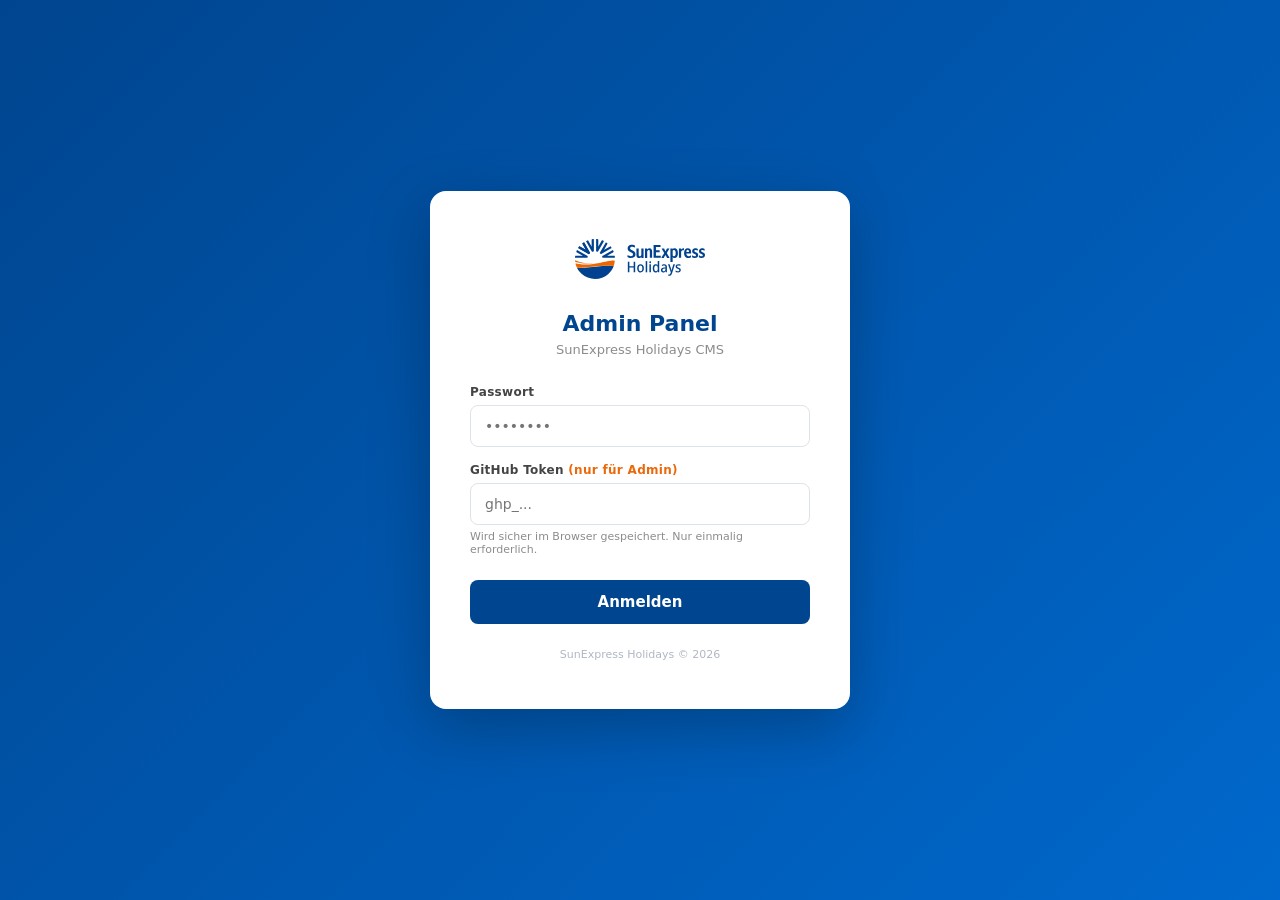
==== admin/index.html @ 1085db57 "feat: CMS admin panel — login, dashboard, destinations tree, navigation editor" ====
<!DOCTYPE html>
<html lang="de">
<head>
  <meta charset="UTF-8"/><meta name="viewport" content="width=device-width,initial-scale=1.0"/>
  <title>SXH Admin — Login</title>
  <style>
    *{box-sizing:border-box;margin:0;padding:0;}
    body{font-family:'Segoe UI',system-ui,sans-serif;background:linear-gradient(135deg,#00458f 0%,#0068cc 100%);min-height:100vh;display:flex;align-items:center;justify-content:center;}
    .login-card{background:#fff;border-radius:16px;box-shadow:0 20px 60px rgba(0,0,0,.25);padding:48px 40px;width:100%;max-width:420px;}
    .logo{display:flex;align-items:center;gap:12px;margin-bottom:32px;justify-content:center;}
    .logo img{height:40px;}
    .logo-sub{font-size:11px;font-weight:700;letter-spacing:1.5px;text-transform:uppercase;color:#8c8c8c;margin-top:2px;}
    h2{font-size:22px;font-weight:700;color:#00458f;margin-bottom:6px;text-align:center;}
    .subtitle{font-size:13px;color:#8c8c8c;text-align:center;margin-bottom:28px;}
    .form-group{margin-bottom:16px;}
    label{display:block;font-size:12px;font-weight:600;color:#444;margin-bottom:6px;letter-spacing:.3px;}
    input{width:100%;padding:12px 14px;border:1px solid #dde3ea;border-radius:8px;font-size:14px;font-family:inherit;outline:none;transition:border-color .15s;}
    input:focus{border-color:#00458f;}
    .token-group{display:none;}
    .token-group.show{display:block;}
    .token-hint{font-size:11px;color:#8c8c8c;margin-top:5px;}
    .btn-login{width:100%;padding:13px;background:#00458f;color:#fff;border:none;border-radius:8px;font-size:15px;font-weight:700;cursor:pointer;font-family:inherit;margin-top:8px;transition:background .15s;}
    .btn-login:hover{background:#003a7a;}
    .error{background:#fef2f2;border:1px solid #fca5a5;color:#dc2626;border-radius:8px;padding:10px 14px;font-size:13px;margin-bottom:16px;display:none;}
    .error.show{display:block;}
    .footer-note{text-align:center;margin-top:24px;font-size:11px;color:#b0b7c3;}
  </style>
</head>
<body>
<div class="login-card">
  <div class="logo">
    <img src="../logo.svg" alt="SunExpress Holidays"/>
  </div>
  <h2>Admin Panel</h2>
  <p class="subtitle">SunExpress Holidays CMS</p>

  <div class="error" id="err">Falsches Passwort. Bitte erneut versuchen.</div>

  <div class="form-group">
    <label>Passwort</label>
    <input type="password" id="pw" placeholder="••••••••" onkeydown="if(event.key==='Enter') tryLogin()"/>
  </div>

  <div class="form-group token-group" id="token-group">
    <label>GitHub Token <span style="color:#eb690b">(nur für Admin)</span></label>
    <input type="password" id="gh-token" placeholder="ghp_..." onkeydown="if(event.key==='Enter') tryLogin()"/>
    <div class="token-hint">Wird sicher im Browser gespeichert. Nur einmalig erforderlich.</div>
  </div>

  <button class="btn-login" onclick="tryLogin()">Anmelden</button>
  <p class="footer-note">SunExpress Holidays © 2026</p>
</div>

<script>
  const ADMIN_HASH  = 'b5a1af24a02915ab88921d9549d098f33ee6f611be52bb7239487669ecc450f7';
  const EDITOR_HASH = 'e270aa55f72deb3faf5f75728919add3b4f088a4ada8fafc22fbe5052ba854a6';

  // If already logged in, redirect
  const sess = sessionStorage.getItem('sxh-role');
  if(sess) location.href = 'dashboard.html';

  async function sha256(str){
    const buf = await crypto.subtle.digest('SHA-256', new TextEncoder().encode(str));
    return Array.from(new Uint8Array(buf)).map(b=>b.toString(16).padStart(2,'0')).join('');
  }

  // Show token field only when password looks like admin (on input)
  // Actually show it always — admin enters token, editor leaves it blank
  document.getElementById('token-group').classList.add('show');

  async function tryLogin(){
    const pw = document.getElementById('pw').value;
    const token = document.getElementById('gh-token').value.trim();
    const err = document.getElementById('err');
    err.classList.remove('show');

    if(!pw){ err.textContent='Bitte Passwort eingeben.'; err.classList.add('show'); return; }

    const hash = await sha256(pw);

    if(hash === ADMIN_HASH){
      if(!token){ err.textContent='Admin benötigt einen GitHub Token.'; err.classList.add('show'); return; }
      sessionStorage.setItem('sxh-role','admin');
      sessionStorage.setItem('sxh-token', token);
      sessionStorage.setItem('sxh-user','Admin');
      location.href = 'dashboard.html';
    } else if(hash === EDITOR_HASH){
      sessionStorage.setItem('sxh-role','editor');
      sessionStorage.setItem('sxh-user','Editor');
      location.href = 'dashboard.html';
    } else {
      err.textContent='Falsches Passwort. Bitte erneut versuchen.';
      err.classList.add('show');
      document.getElementById('pw').value='';
      document.getElementById('pw').focus();
    }
  }
</script>
</body>
</html>
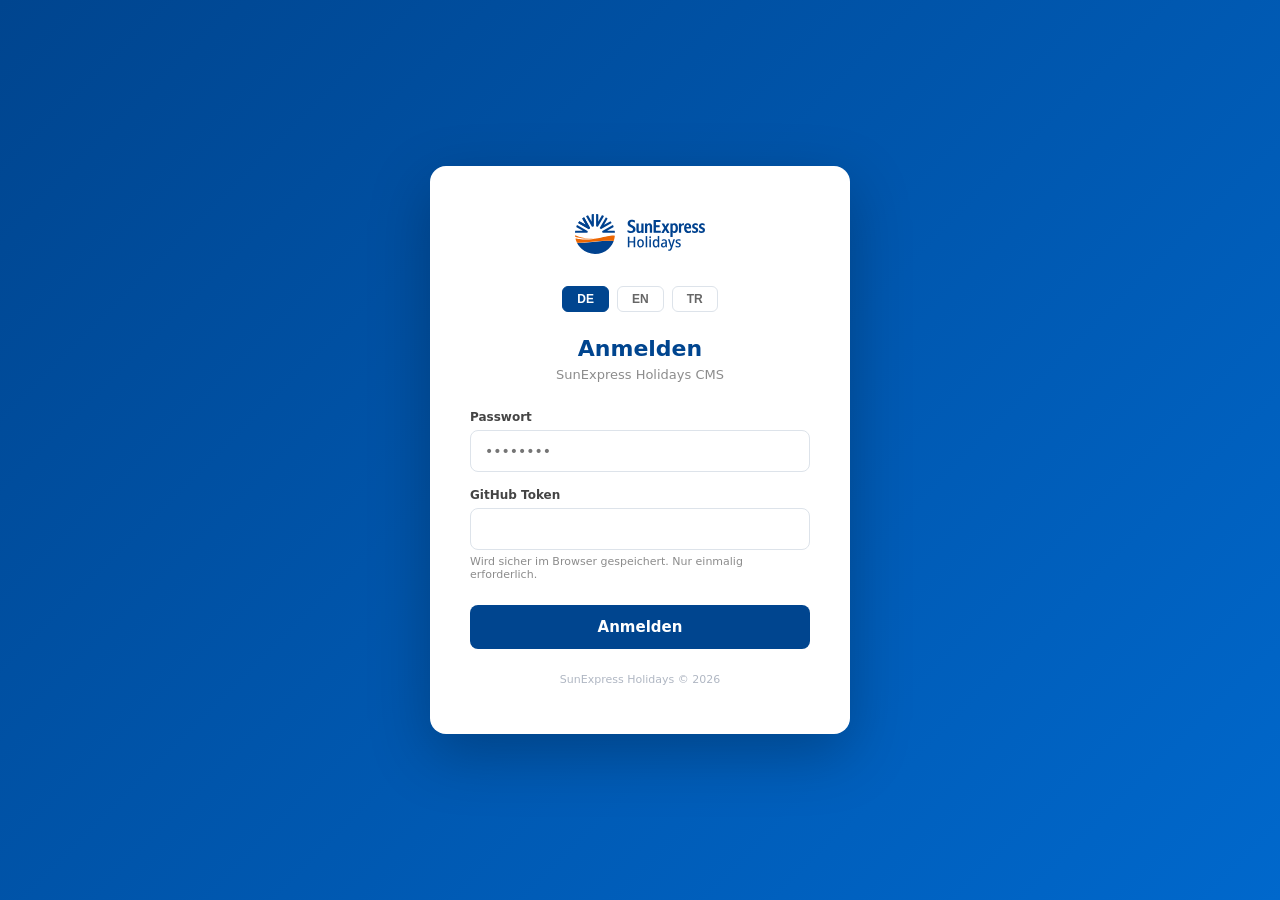
==== commit 5d66901a: "feat: admin panel DE/EN/TR i18n — i18n.js, sidebar.js, all pages translated" ====
--- a/admin/index.html
+++ b/admin/index.html
@@ -9,87 +9,84 @@
     .login-card{background:#fff;border-radius:16px;box-shadow:0 20px 60px rgba(0,0,0,.25);padding:48px 40px;width:100%;max-width:420px;}
     .logo{display:flex;align-items:center;gap:12px;margin-bottom:32px;justify-content:center;}
     .logo img{height:40px;}
-    .logo-sub{font-size:11px;font-weight:700;letter-spacing:1.5px;text-transform:uppercase;color:#8c8c8c;margin-top:2px;}
     h2{font-size:22px;font-weight:700;color:#00458f;margin-bottom:6px;text-align:center;}
     .subtitle{font-size:13px;color:#8c8c8c;text-align:center;margin-bottom:28px;}
     .form-group{margin-bottom:16px;}
-    label{display:block;font-size:12px;font-weight:600;color:#444;margin-bottom:6px;letter-spacing:.3px;}
+    label{display:block;font-size:12px;font-weight:600;color:#444;margin-bottom:6px;}
     input{width:100%;padding:12px 14px;border:1px solid #dde3ea;border-radius:8px;font-size:14px;font-family:inherit;outline:none;transition:border-color .15s;}
     input:focus{border-color:#00458f;}
-    .token-group{display:none;}
-    .token-group.show{display:block;}
     .token-hint{font-size:11px;color:#8c8c8c;margin-top:5px;}
     .btn-login{width:100%;padding:13px;background:#00458f;color:#fff;border:none;border-radius:8px;font-size:15px;font-weight:700;cursor:pointer;font-family:inherit;margin-top:8px;transition:background .15s;}
     .btn-login:hover{background:#003a7a;}
     .error{background:#fef2f2;border:1px solid #fca5a5;color:#dc2626;border-radius:8px;padding:10px 14px;font-size:13px;margin-bottom:16px;display:none;}
     .error.show{display:block;}
     .footer-note{text-align:center;margin-top:24px;font-size:11px;color:#b0b7c3;}
+    .lang-bar{display:flex;justify-content:center;gap:8px;margin-bottom:24px;}
+    .al-btn{padding:5px 14px;border-radius:6px;border:1px solid #dde3ea;background:#fff;font-size:12px;font-weight:700;cursor:pointer;color:#666;transition:all .15s;}
+    .al-btn.active{background:#00458f;color:#fff;border-color:#00458f;}
   </style>
 </head>
 <body>
 <div class="login-card">
-  <div class="logo">
-    <img src="../logo.svg" alt="SunExpress Holidays"/>
+  <div class="logo"><img src="../logo.svg" alt="SunExpress Holidays"/></div>
+  <div class="lang-bar" id="lang-bar"></div>
+  <h2 id="t-title"></h2>
+  <p class="subtitle" id="t-sub"></p>
+  <div class="error" id="err"></div>
+  <div class="form-group">
+    <label id="t-pw"></label>
+    <input type="password" id="pw" onkeydown="if(event.key==='Enter') tryLogin()"/>
   </div>
-  <h2>Admin Panel</h2>
-  <p class="subtitle">SunExpress Holidays CMS</p>
-
-  <div class="error" id="err">Falsches Passwort. Bitte erneut versuchen.</div>
-
   <div class="form-group">
-    <label>Passwort</label>
-    <input type="password" id="pw" placeholder="••••••••" onkeydown="if(event.key==='Enter') tryLogin()"/>
+    <label id="t-token"></label>
+    <input type="password" id="gh-token" onkeydown="if(event.key==='Enter') tryLogin()"/>
+    <div class="token-hint" id="t-token-hint"></div>
   </div>
-
-  <div class="form-group token-group" id="token-group">
-    <label>GitHub Token <span style="color:#eb690b">(nur für Admin)</span></label>
-    <input type="password" id="gh-token" placeholder="ghp_..." onkeydown="if(event.key==='Enter') tryLogin()"/>
-    <div class="token-hint">Wird sicher im Browser gespeichert. Nur einmalig erforderlich.</div>
-  </div>
-
-  <button class="btn-login" onclick="tryLogin()">Anmelden</button>
+  <button class="btn-login" id="t-btn" onclick="tryLogin()"></button>
   <p class="footer-note">SunExpress Holidays © 2026</p>
 </div>
-
+<script src="i18n.js"></script>
 <script>
   const ADMIN_HASH  = 'b5a1af24a02915ab88921d9549d098f33ee6f611be52bb7239487669ecc450f7';
   const EDITOR_HASH = 'e270aa55f72deb3faf5f75728919add3b4f088a4ada8fafc22fbe5052ba854a6';
 
-  // If already logged in, redirect
-  const sess = sessionStorage.getItem('sxh-role');
-  if(sess) location.href = 'dashboard.html';
+  if(sessionStorage.getItem('sxh-role')) location.href='dashboard.html';
+
+  function applyTranslations(){
+    document.getElementById('lang-bar').innerHTML = adminLangSwitcher();
+    document.getElementById('t-title').textContent = a('loginTitle');
+    document.getElementById('t-sub').textContent   = a('loginSubtitle');
+    document.getElementById('t-pw').textContent    = a('password');
+    document.getElementById('t-token').textContent = a('githubToken');
+    document.getElementById('t-token-hint').textContent = a('githubTokenHint');
+    document.getElementById('t-btn').textContent   = a('loginBtn');
+    document.getElementById('pw').placeholder      = a('passwordPlaceholder');
+  }
+  applyTranslations();
 
   async function sha256(str){
-    const buf = await crypto.subtle.digest('SHA-256', new TextEncoder().encode(str));
+    const buf=await crypto.subtle.digest('SHA-256',new TextEncoder().encode(str));
     return Array.from(new Uint8Array(buf)).map(b=>b.toString(16).padStart(2,'0')).join('');
   }
-
-  // Show token field only when password looks like admin (on input)
-  // Actually show it always — admin enters token, editor leaves it blank
-  document.getElementById('token-group').classList.add('show');
-
   async function tryLogin(){
-    const pw = document.getElementById('pw').value;
-    const token = document.getElementById('gh-token').value.trim();
-    const err = document.getElementById('err');
+    const pw=document.getElementById('pw').value;
+    const token=document.getElementById('gh-token').value.trim();
+    const err=document.getElementById('err');
     err.classList.remove('show');
-
-    if(!pw){ err.textContent='Bitte Passwort eingeben.'; err.classList.add('show'); return; }
-
-    const hash = await sha256(pw);
-
-    if(hash === ADMIN_HASH){
-      if(!token){ err.textContent='Admin benötigt einen GitHub Token.'; err.classList.add('show'); return; }
+    if(!pw){err.textContent=a('passwordRequired');err.classList.add('show');return;}
+    const hash=await sha256(pw);
+    if(hash===ADMIN_HASH){
+      if(!token){err.textContent=a('tokenRequired');err.classList.add('show');return;}
       sessionStorage.setItem('sxh-role','admin');
-      sessionStorage.setItem('sxh-token', token);
+      sessionStorage.setItem('sxh-token',token);
       sessionStorage.setItem('sxh-user','Admin');
-      location.href = 'dashboard.html';
-    } else if(hash === EDITOR_HASH){
+      location.href='dashboard.html';
+    } else if(hash===EDITOR_HASH){
       sessionStorage.setItem('sxh-role','editor');
       sessionStorage.setItem('sxh-user','Editor');
-      location.href = 'dashboard.html';
+      location.href='dashboard.html';
     } else {
-      err.textContent='Falsches Passwort. Bitte erneut versuchen.';
+      err.textContent=a('loginError');
       err.classList.add('show');
       document.getElementById('pw').value='';
       document.getElementById('pw').focus();
